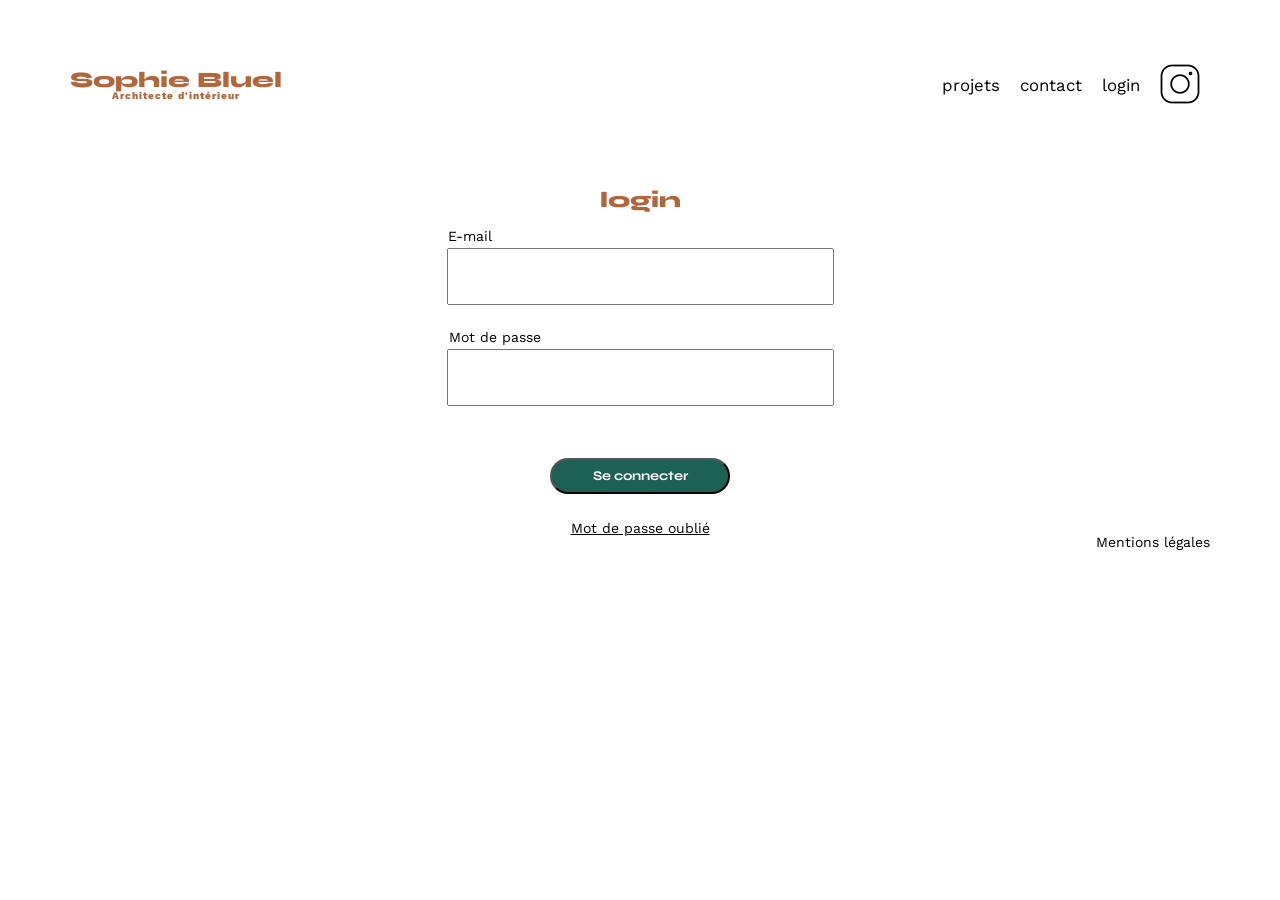
==== FrontEnd/login.html @ 8191fe2c "transfer  de mon travail commité dans un bon depot pour openclassrooms" ====
<!DOCTYPE html>
<head>
  <meta charset="UTF-8" />
  <title>Sophie Bluel - Architecte d'intérieur</title>
  <meta name="viewport" content="width=device-width, initial-scale=1.0" />
  <link rel="preconnect" href="https://fonts.googleapis.com" />
  <link rel="preconnect" href="https://fonts.gstatic.com" crossorigin />
  <link href="https://fonts.googleapis.com/css2?family=Syne:wght@700;800&family=Work+Sans&display=swap" rel="stylesheet" />
  <meta name="description" content="" />
  <link rel="stylesheet" href="./login.css" />
  <script src="login.js" defer></script>
</head>
<body>
  <header id="formul-header">
    <h1 id="formul-header-title">
      Sophie Bluel
      <span>Architecte d'intérieur</span>
    </h1>
    <nav>
      <ul>
        <li>projets</li>
        <li>contact</li>
        <li>login</li>
        <li>
          <img src="./assets/icons/instagram.png" alt="Instagram" />
        </li>
      </ul>
    </nav>
  </header>
  <main>
    <h2>login</h2>
    <form action="#">
      <label id="emailText" for="email">E-mail</label>
      <input type="email" id="email" />
      <label id="passwordText" for="password">Mot de passe</label>
      <input type="password" id="password" />

      <button id="loginButton" type="submit">Se connecter</button>
      <div id="forgotten-password">Mot de passe oublié</div>
      <span id="error"></span>
    </form>
    <!-- <div id="test">un lot</div> -->
  </main>
  <footer>
    <span>Mentions légales</span>
  </footer>
</body>
---- FrontEnd/login.css ----
body {
	line-height: 1;
}
ol, ul {
	list-style: none;
}
blockquote, q {
	quotes: none;
}
blockquote:before, blockquote:after,
q:before, q:after {
	content: '';
	content: none;
}
table {
	border-collapse: collapse;
	border-spacing: 0;
}
/** end reset css**/
body {
	max-width: 1140px;
	margin:auto;
	font-family: 'Work Sans' ;
	font-size: 14px;
}
header {
	display: flex;
	justify-content: space-between;
	margin: 50px 0
}
section {
	margin: 50px 0
}

h1{
	display: flex;
	flex-direction: column;
	font-family: 'Syne';
	font-size: 22px;
	font-weight: 800;
	color: #B1663C
}

h1 > span {
	font-family: 'Work Sans';
	font-size:10px;
	letter-spacing: 0.1em;
;
}

h2{
	font-family: 'Syne';
	font-weight: 700;
	font-size: 30px;
	color: #1D6154
}
nav ul {
	display: flex;
	align-items: center;
	list-style-type: none;

}
nav li {
	padding: 0 10px;
	font-size: 1.2em;
}

li:hover {
	color: #B1663C;
}
main {
    margin: 0 250px;
}
#formul-header {
    display: flex;
    justify-content: space-between;
    align-items: center;
    flex-direction: row;
    
}
#formul-header-title {
    display: flex;
    align-items: center;
    flex-direction: column;
    margin: 0;
}

#formul-header nav {
    display: flex;
    flex-direction: row;
    align-items: center;
}
h2 {
    font-family: 'Syne';
    font-size: 22px;
    font-weight: 800;
    color: #B1663C;
}
nav ul {
    display: flex;
    flex-direction: row;
    align-items: center;
}

/* nav li {
	padding: 0 10px;
	font-size: 1.2em;
} */
nav ul li {
    list-style: none;
    padding: 0 10px;
	font-size: 1.2em;
}
main {    
    display: flex;
    flex-direction: column;
    align-items: center;

}
/* h1 { 
    
} */
h1 span {
    font-size: 10px;
}
form {
    
    display: flex;
    flex-direction: column;
    align-items: center;

}
form h2 {
    color: #1D6154;
}
form #forgotten-password {
    display: flex;
    justify-content: center;
    text-decoration: underline;
}

form label {
    float: left;
}
#emailText {
position: relative;
    right: 170px;
}
#passwordText {
position: relative;
    right: 145px;
}
input {
    width: 379px;
    height: 51px;
    margin: 5px 15px 25px;
}
 form #loginButton {
        border-radius: 50px;
        height: 36px;
        width: 179px;
        font-family: 'Syne';
        font-weight: 700;
        color: white;
        background-color: #1D6154;
        margin: 2em auto;
        width: 180px;
        text-align: center;
        border-radius: 60px;
    }

    form #login-button:hover {}

    /* input[type="submit"] {
      
    } */

    footer {
        display: flex;
        justify-content: end;
    }
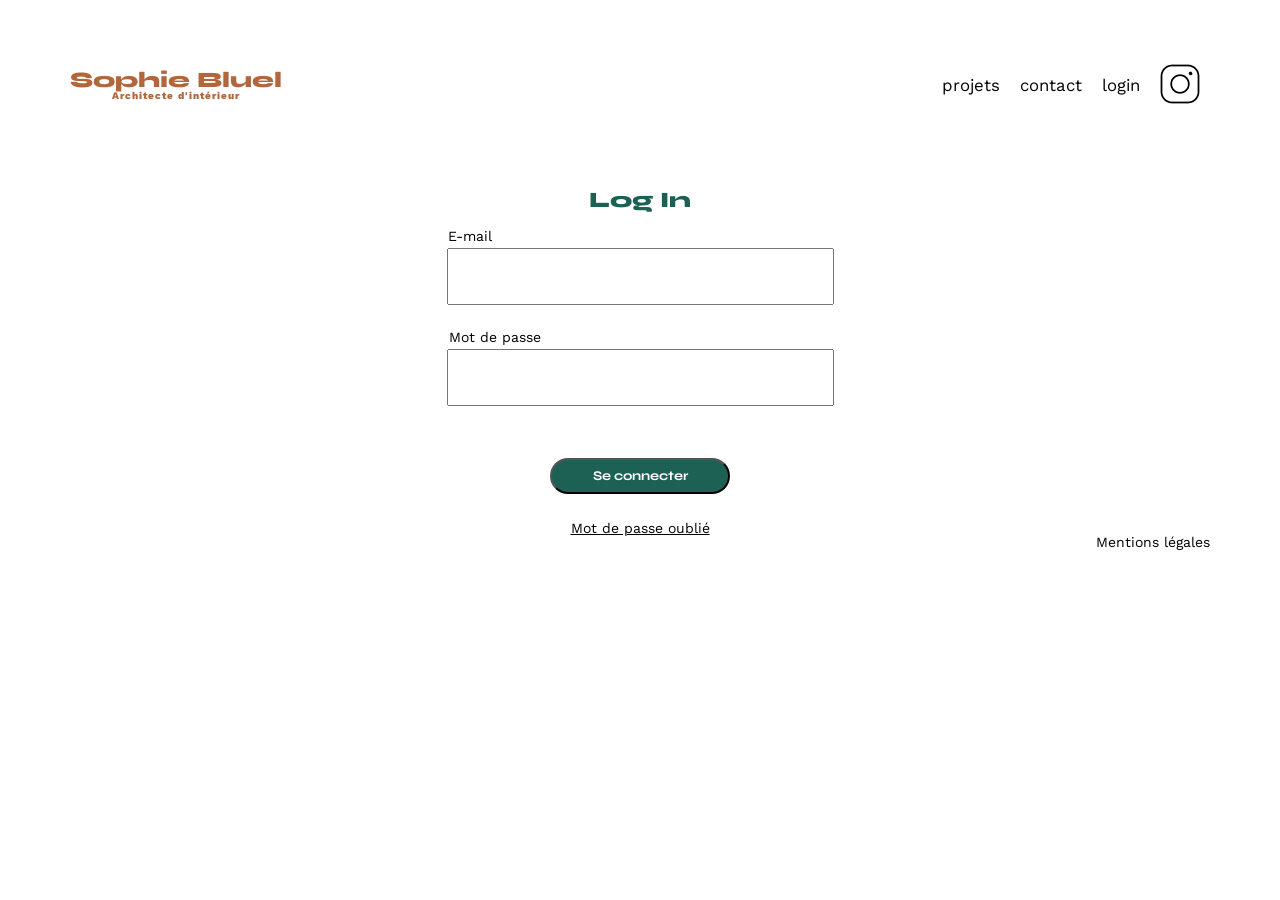
==== commit 0f3acae7: "last and littles fix" ====
--- a/FrontEnd/login.html
+++ b/FrontEnd/login.html
@@ -28,7 +28,7 @@
     </nav>
   </header>
   <main>
-    <h2>login</h2>
+    <h2>Log In</h2>
     <form action="#">
       <label id="emailText" for="email">E-mail</label>
       <input type="email" id="email" />
--- a/FrontEnd/login.css
+++ b/FrontEnd/login.css
@@ -94,7 +94,7 @@
     font-family: 'Syne';
     font-size: 22px;
     font-weight: 800;
-    color: #B1663C;
+    color: #1D6154;
 }
 nav ul {
     display: flex;
